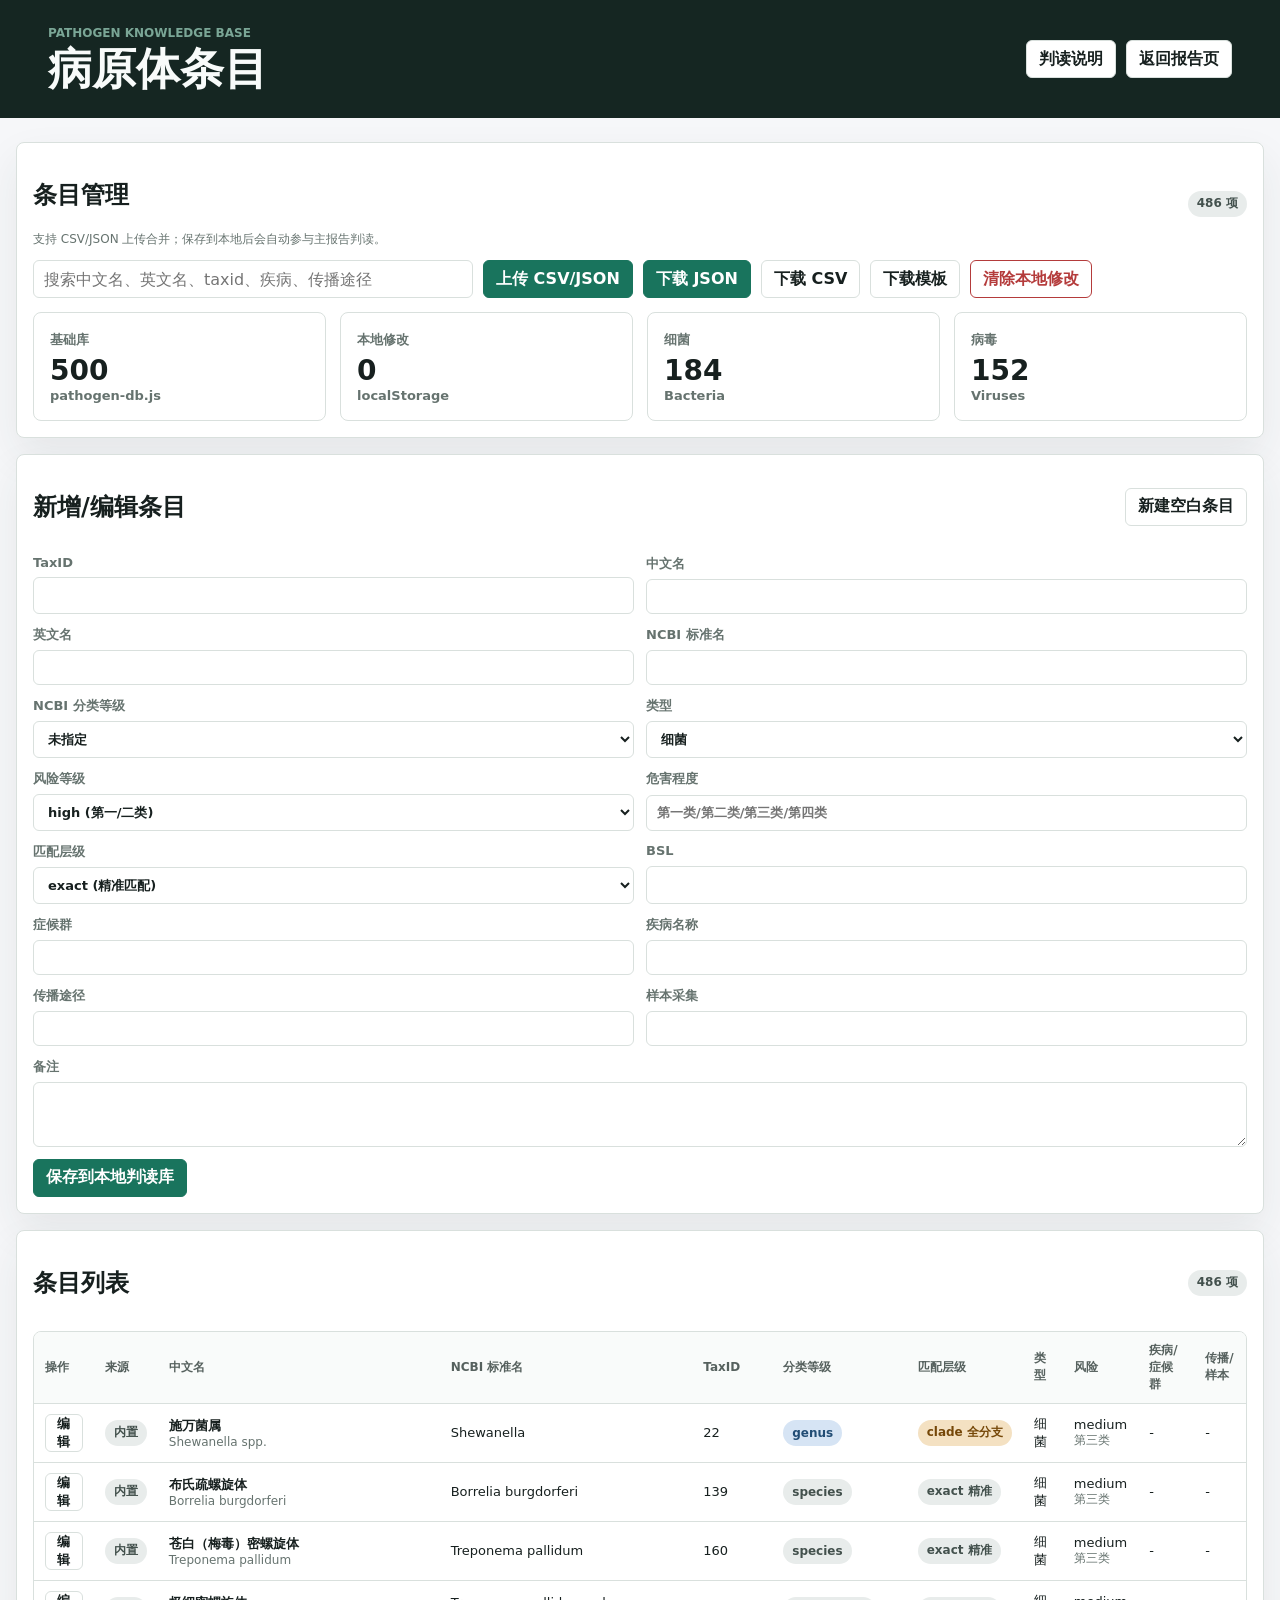
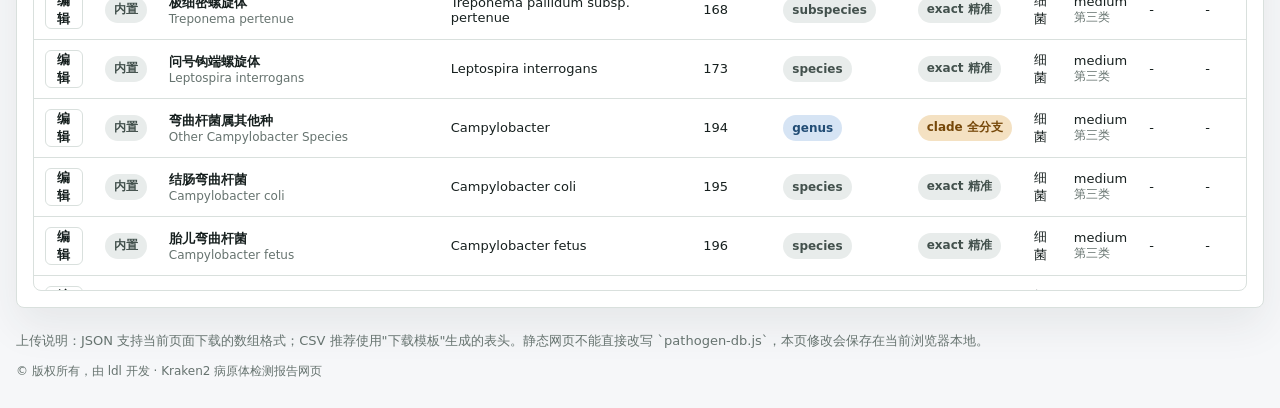
==== database.html @ cbc0fa1f "第一次提交" ====
<!doctype html>
<html lang="zh-CN">
  <head>
    <meta charset="utf-8" />
    <meta name="viewport" content="width=device-width, initial-scale=1" />
    <title>病原体条目 - Kraken2 病原体检测报告</title>
    <link rel="stylesheet" href="styles.css" />
  </head>
  <body>
    <header class="topbar">
      <div>
        <p class="eyebrow">pathogen knowledge base</p>
        <h1>病原体条目</h1>
      </div>
      <div class="section-actions">
        <a class="action-btn secondary" href="docs.html">判读说明</a>
        <a class="action-btn secondary" href="index.html">返回报告页</a>
      </div>
    </header>

    <main class="shell docs-shell">
      <section class="panel">
        <div class="panel-head">
          <div>
            <h2>条目管理</h2>
            <span class="subnote">支持 CSV/JSON 上传合并；保存到本地后会自动参与主报告判读。</span>
          </div>
          <span id="dbStatus" class="pill">加载中</span>
        </div>

        <div class="db-toolbar">
          <input id="dbSearch" type="search" placeholder="搜索中文名、英文名、taxid、疾病、传播途径" />
          <label class="file-action">
            上传 CSV/JSON
            <input id="dbUpload" type="file" accept=".json,.csv,text/csv,application/json" />
          </label>
          <button id="downloadJson" class="action-btn" type="button">下载 JSON</button>
          <button id="downloadCsv" class="action-btn secondary" type="button">下载 CSV</button>
          <button id="downloadTemplate" class="action-btn secondary" type="button">下载模板</button>
          <button id="resetCustom" class="action-btn danger" type="button">清除本地修改</button>
        </div>

        <div id="dbSummary" class="summary-grid"></div>
      </section>

      <section class="panel">
        <div class="panel-head">
          <h2 id="editorTitle">新增/编辑条目</h2>
          <button id="newEntry" class="action-btn secondary" type="button">新建空白条目</button>
        </div>
        <form id="entryForm" class="entry-form">
          <label>TaxID <input id="taxid" name="taxid" required /></label>
          <label>中文名 <input id="zh" name="zh" /></label>
          <label>英文名 <input id="englishName" name="englishName" /></label>
          <label>NCBI 标准名 <input id="ncbiName" name="ncbiName" /></label>
          <label>NCBI 分类等级
            <select id="ncbiRank" name="ncbiRank">
              <option value="">未指定</option>
              <option value="species">species</option>
              <option value="subspecies">subspecies</option>
              <option value="isolate">isolate</option>
              <option value="biotype">biotype</option>
              <option value="genus">genus</option>
              <option value="family">family</option>
              <option value="species group">species group</option>
            </select>
          </label>
          <label>类型
            <select id="type" name="type">
              <option value="细菌">细菌</option>
              <option value="病毒">病毒</option>
              <option value="真菌">真菌</option>
              <option value="寄生虫/原虫">寄生虫/原虫</option>
              <option value="寄生虫/蠕虫">寄生虫/蠕虫</option>
              <option value="待分类">待分类</option>
            </select>
          </label>
          <label>风险等级
            <select id="severity" name="severity">
              <option value="high">high (第一/二类)</option>
              <option value="medium">medium (第三类)</option>
              <option value="low">low (第四类)</option>
            </select>
          </label>
          <label>危害程度 <input id="hazardClass" name="hazardClass" placeholder="第一类/第二类/第三类/第四类" /></label>
          <label>匹配层级
            <select id="matchRank" name="matchRank">
              <option value="exact">exact (精准匹配)</option>
              <option value="clade">clade (属/科级全分支)</option>
            </select>
          </label>
          <label>BSL <input id="biosafetyLevel" name="biosafetyLevel" /></label>
          <label>症候群 <input id="syndrome" name="syndrome" /></label>
          <label>疾病名称 <input id="disease" name="disease" /></label>
          <label>传播途径 <input id="transmission" name="transmission" /></label>
          <label>样本采集 <input id="sample" name="sample" /></label>
          <label class="span-2">备注 <textarea id="note" name="note" rows="3"></textarea></label>
          <div class="form-actions span-2">
            <button class="action-btn" type="submit">保存到本地判读库</button>
            <span id="formMessage" class="subnote"></span>
          </div>
        </form>
      </section>

      <section class="panel">
        <div class="panel-head">
          <h2>条目列表</h2>
          <span id="visibleCount" class="pill">0 项</span>
        </div>
        <div class="table-wrap docs-table-wrap">
          <table>
            <thead>
              <tr>
                <th>操作</th>
                <th>来源</th>
                <th>中文名</th>
                <th>NCBI 标准名</th>
                <th>TaxID</th>
                <th>分类等级</th>
                <th>匹配层级</th>
                <th>类型</th>
                <th>风险</th>
                <th>疾病/症候群</th>
                <th>传播/样本</th>
              </tr>
            </thead>
            <tbody id="dbTable"></tbody>
          </table>
        </div>
      </section>
    </main>

    <footer class="footer">
      <p>上传说明：JSON 支持当前页面下载的数组格式；CSV 推荐使用"下载模板"生成的表头。静态网页不能直接改写 `pathogen-db.js`，本页修改会保存在当前浏览器本地。</p>
      <p class="copyright">&copy; 版权所有，由 ldl 开发 · Kraken2 病原体检测报告网页</p>
    </footer>

    <script src="pathogen-db.js"></script>
    <script src="database.js"></script>
  </body>
</html>
---- styles.css ----
:root {
  color-scheme: light;
  --bg: #f6f7f9;
  --surface: #ffffff;
  --surface-2: #eef3f1;
  --ink: #17201f;
  --muted: #66736f;
  --line: #d9e0dd;
  --green: #19745d;
  --green-2: #cfe8dd;
  --red: #b43b3b;
  --red-2: #f3d7d7;
  --amber: #a86612;
  --amber-2: #f4e1c2;
  --blue: #316ea8;
  --blue-2: #d6e4f4;
  --gray-2: #e8eceb;
  --shadow: 0 18px 42px rgba(38, 50, 47, 0.08);
}

* {
  box-sizing: border-box;
}

body {
  margin: 0;
  background: var(--bg);
  color: var(--ink);
  font-family: Inter, ui-sans-serif, system-ui, -apple-system, BlinkMacSystemFont, "Segoe UI", sans-serif;
}

button,
input,
select {
  font: inherit;
}

a {
  color: inherit;
  text-decoration: none;
}

.topbar {
  min-height: 112px;
  padding: 26px clamp(18px, 4vw, 48px);
  display: flex;
  align-items: center;
  justify-content: space-between;
  gap: 24px;
  background: #152622;
  color: #f8fbfa;
}

.eyebrow {
  margin: 0 0 6px;
  color: #7aa696;
  font-size: 12px;
  font-weight: 700;
  letter-spacing: 0;
  text-transform: uppercase;
}

.topbar h1,
.section-head h2,
.upload-copy h2,
.empty-state h2 {
  margin: 0;
}

.topbar h1 {
  font-size: clamp(28px, 4vw, 44px);
  line-height: 1.05;
}

.mode-switch {
  display: grid;
  grid-template-columns: repeat(2, minmax(112px, 1fr));
  border: 1px solid rgba(255, 255, 255, 0.16);
  background: rgba(255, 255, 255, 0.08);
  padding: 4px;
  border-radius: 8px;
}

.mode-btn {
  height: 40px;
  border: 0;
  border-radius: 6px;
  background: transparent;
  color: #dce8e4;
  cursor: pointer;
}

.mode-btn.active {
  background: #ffffff;
  color: #152622;
  font-weight: 700;
}

.shell {
  width: min(1440px, calc(100% - 32px));
  margin: 24px auto 0;
}

.docs-shell {
  display: grid;
  gap: 16px;
}

.docs-table-head {
  margin-top: 16px;
}

.docs-table-head input {
  min-width: min(420px, 100%);
}

.docs-table-wrap {
  max-height: 560px;
}

.docs-table-wrap table {
  min-width: 1120px;
}

.docs-coverage {
  margin-top: 14px;
}

.db-toolbar {
  display: flex;
  flex-wrap: wrap;
  gap: 10px;
  align-items: center;
  margin-bottom: 14px;
}

.db-toolbar input[type="search"] {
  min-height: 38px;
  min-width: min(440px, 100%);
  border: 1px solid var(--line);
  border-radius: 6px;
  padding: 0 10px;
}

.file-action {
  position: relative;
  min-height: 38px;
  display: inline-flex;
  align-items: center;
  justify-content: center;
  border: 1px solid var(--green);
  border-radius: 6px;
  background: var(--green);
  color: #ffffff;
  padding: 0 12px;
  font-weight: 800;
  cursor: pointer;
}

.file-action input {
  position: absolute;
  inset: 0;
  opacity: 0;
  cursor: pointer;
}

.upload-panel,
.controls,
.report-band,
.panel,
.empty-state {
  background: var(--surface);
  border: 1px solid var(--line);
  border-radius: 8px;
  box-shadow: var(--shadow);
}

.upload-panel {
  display: grid;
  grid-template-columns: 1fr minmax(280px, 420px);
  gap: 24px;
  align-items: center;
  padding: 22px;
}

.upload-copy p,
.footer p,
.empty-state p,
.report-band p {
  color: var(--muted);
}

.dropzone {
  min-height: 112px;
  display: grid;
  place-items: center;
  gap: 8px;
  border: 1.5px dashed #93aaa2;
  border-radius: 8px;
  background: var(--surface-2);
  color: #28423a;
  font-weight: 700;
  text-align: center;
  cursor: pointer;
}

.dropzone.dragging {
  border-color: var(--green);
  background: var(--green-2);
}

.dropzone input {
  position: absolute;
  opacity: 0;
  pointer-events: none;
}

.drop-icon {
  width: 34px;
  height: 34px;
  display: grid;
  place-items: center;
  border-radius: 999px;
  background: #ffffff;
  color: var(--green);
  font-size: 24px;
  line-height: 1;
}

.controls {
  margin-top: 16px;
  padding: 14px;
  display: flex;
  flex-wrap: wrap;
  align-items: end;
  gap: 14px;
}

.controls label,
.panel-head label {
  display: grid;
  gap: 6px;
  color: var(--muted);
  font-size: 13px;
  font-weight: 700;
}

.controls input,
.controls select,
.panel-head input,
.section-head select {
  min-height: 38px;
  border: 1px solid var(--line);
  border-radius: 6px;
  background: #ffffff;
  color: var(--ink);
  padding: 0 10px;
}

.controls .check {
  min-height: 38px;
  display: flex;
  align-items: center;
  gap: 8px;
}

.view {
  display: none;
  margin-top: 22px;
}

.view.active {
  display: block;
}

.empty-state {
  margin-top: 22px;
  min-height: 360px;
  display: grid;
  place-items: center;
  align-content: center;
  gap: 14px;
  text-align: center;
  padding: 28px;
}

.empty-state.hidden {
  display: none;
}

.empty-visual {
  width: min(440px, 84vw);
  height: 126px;
  display: grid;
  grid-template-columns: repeat(4, 1fr);
  align-items: end;
  gap: 12px;
  padding: 16px;
  border: 1px solid var(--line);
  border-radius: 8px;
  background: linear-gradient(180deg, #ffffff, #edf4f2);
}

.empty-visual span {
  display: block;
  border-radius: 6px 6px 0 0;
}

.empty-visual span:nth-child(1) { height: 62%; background: var(--red-2); }
.empty-visual span:nth-child(2) { height: 86%; background: var(--green-2); }
.empty-visual span:nth-child(3) { height: 48%; background: var(--amber-2); }
.empty-visual span:nth-child(4) { height: 72%; background: var(--blue-2); }

.section-head {
  display: flex;
  align-items: center;
  justify-content: space-between;
  gap: 16px;
  margin: 0 0 16px;
}

.section-actions {
  display: flex;
  flex-wrap: wrap;
  align-items: center;
  justify-content: flex-end;
  gap: 10px;
}

.action-btn {
  min-height: 38px;
  display: inline-flex;
  align-items: center;
  justify-content: center;
  border: 1px solid var(--green);
  border-radius: 6px;
  background: var(--green);
  color: #ffffff;
  padding: 0 12px;
  font-weight: 800;
  cursor: pointer;
}

.action-btn.secondary {
  border-color: var(--line);
  background: #ffffff;
  color: var(--ink);
}

.action-btn.danger {
  border-color: var(--red);
  background: #ffffff;
  color: var(--red);
}

.action-btn:hover {
  filter: brightness(0.97);
}

.summary-grid {
  display: grid;
  grid-template-columns: repeat(4, minmax(160px, 1fr));
  gap: 14px;
}

.summary-card {
  background: var(--surface);
  border: 1px solid var(--line);
  border-radius: 8px;
  padding: 16px;
}

.summary-card strong {
  display: block;
  margin-top: 8px;
  font-size: 28px;
  line-height: 1;
}

.summary-card span {
  color: var(--muted);
  font-size: 13px;
  font-weight: 700;
}

.report-band {
  margin-top: 16px;
  display: grid;
  grid-template-columns: minmax(170px, 240px) 1fr;
  gap: 18px;
  padding: 18px;
}

.split {
  display: grid;
  grid-template-columns: minmax(0, 1.15fr) minmax(360px, 0.85fr);
  gap: 16px;
  margin-top: 16px;
}

.single-stack,
.multi-stack {
  display: grid;
  gap: 16px;
  margin-top: 16px;
}

.panel {
  min-width: 0;
  padding: 16px;
}

.panel.wide {
  min-height: 280px;
}

.panel-head {
  display: flex;
  align-items: center;
  justify-content: space-between;
  gap: 12px;
  margin-bottom: 12px;
}

.panel-head h3,
.report-band h3 {
  margin: 0;
  font-size: 18px;
}

.help {
  position: relative;
  display: inline-grid;
  place-items: center;
  width: 17px;
  height: 17px;
  margin-left: 4px;
  border: 1px solid #b9c6c1;
  border-radius: 999px;
  color: #51615d;
  background: #ffffff;
  font-size: 11px;
  font-weight: 900;
  cursor: help;
}

.floating-tip {
  position: fixed;
  z-index: 999;
  max-width: min(340px, calc(100vw - 24px));
  padding: 9px 10px;
  border: 1px solid #b9c6c1;
  border-radius: 6px;
  background: #152622;
  color: #f8fbfa;
  box-shadow: var(--shadow);
  font-size: 12px;
  font-weight: 600;
  line-height: 1.45;
  opacity: 0;
  pointer-events: none;
  transition: opacity 0.12s ease;
}

.floating-tip.visible {
  opacity: 1;
}

.pill {
  display: inline-flex;
  align-items: center;
  min-height: 26px;
  padding: 0 9px;
  border-radius: 999px;
  background: var(--gray-2);
  color: #43514d;
  font-size: 12px;
  font-weight: 800;
  white-space: nowrap;
}

.pill.critical,
.status-critical { background: var(--red-2); color: #832626; }
.pill.review,
.status-review { background: var(--amber-2); color: #754708; }
.pill.trace,
.status-trace { background: var(--blue-2); color: #224d75; }
.pill.background,
.status-background { background: var(--gray-2); color: #56615e; }

.table-wrap {
  overflow: auto;
  border: 1px solid var(--line);
  border-radius: 8px;
}

.tree-wrap {
  max-height: 440px;
}

table {
  width: 100%;
  border-collapse: collapse;
  min-width: 760px;
  font-size: 13px;
}

th,
td {
  padding: 10px 11px;
  border-bottom: 1px solid var(--line);
  text-align: left;
  vertical-align: middle;
}

th {
  position: sticky;
  top: 0;
  background: #f9fbfa;
  color: #56615e;
  font-size: 12px;
  z-index: 1;
}

tbody tr:last-child td {
  border-bottom: 0;
}

.taxon-name {
  font-weight: 800;
}

.subnote {
  display: block;
  color: var(--muted);
  font-size: 12px;
  font-weight: 500;
}

.criteria-list {
  display: grid;
  gap: 10px;
  color: var(--muted);
  font-size: 13px;
  line-height: 1.55;
}

.criteria-list strong {
  color: var(--ink);
}

.db-coverage {
  display: grid;
  gap: 12px;
}

.definitions-grid {
  display: grid;
  grid-template-columns: repeat(auto-fit, minmax(220px, 1fr));
  gap: 12px;
}

.definitions-grid div {
  border: 1px solid var(--line);
  border-radius: 8px;
  padding: 12px;
  background: #fbfcfc;
}

.definitions-grid strong,
.definitions-grid span {
  display: block;
}

.definitions-grid strong {
  color: var(--ink);
  margin-bottom: 5px;
}

.definitions-grid span {
  color: var(--muted);
  font-size: 13px;
  line-height: 1.5;
}

.entry-form {
  display: grid;
  grid-template-columns: repeat(2, minmax(220px, 1fr));
  gap: 12px;
}

.entry-form label {
  display: grid;
  gap: 6px;
  color: var(--muted);
  font-size: 13px;
  font-weight: 800;
}

.entry-form input,
.entry-form select,
.entry-form textarea {
  width: 100%;
  border: 1px solid var(--line);
  border-radius: 6px;
  background: #ffffff;
  color: var(--ink);
  padding: 9px 10px;
}

.entry-form textarea {
  resize: vertical;
}

.span-2 {
  grid-column: 1 / -1;
}

.form-actions {
  display: flex;
  align-items: center;
  gap: 12px;
}

.mini-btn {
  min-height: 30px;
  border: 1px solid var(--line);
  border-radius: 6px;
  background: #ffffff;
  color: var(--ink);
  padding: 0 9px;
  font-weight: 800;
  cursor: pointer;
}

.command-block {
  overflow: auto;
  margin: 10px 0 16px;
  border: 1px solid var(--line);
  border-radius: 8px;
  background: #152622;
  color: #f8fbfa;
  padding: 14px;
  line-height: 1.45;
}

.command-block code {
  font-family: ui-monospace, SFMono-Regular, Menlo, Monaco, Consolas, "Liberation Mono", monospace;
  font-size: 13px;
}

.db-group {
  border: 1px solid var(--line);
  border-radius: 8px;
  padding: 12px;
  background: #fbfcfc;
}

.db-group h4 {
  margin: 0 0 8px;
  font-size: 14px;
}

.tag-list {
  display: flex;
  flex-wrap: wrap;
  gap: 8px;
}

.tag {
  display: inline-flex;
  align-items: center;
  min-height: 28px;
  padding: 0 9px;
  border-radius: 999px;
  background: var(--surface-2);
  color: #31413d;
  font-size: 12px;
  font-weight: 800;
}

.score {
  min-width: 92px;
}

.score-track {
  height: 7px;
  overflow: hidden;
  border-radius: 999px;
  background: var(--gray-2);
}

.score-fill {
  height: 100%;
  border-radius: inherit;
  background: var(--green);
}

.chart {
  display: grid;
  gap: 10px;
}

.chart.compact {
  min-height: 180px;
}

.bar-row {
  display: grid;
  grid-template-columns: minmax(120px, 1fr) minmax(160px, 2fr) minmax(112px, auto);
  gap: 10px;
  align-items: center;
}

.bar-label {
  min-width: 0;
  overflow: hidden;
  text-overflow: ellipsis;
  white-space: nowrap;
  font-weight: 700;
}

.bar-track {
  height: 12px;
  border-radius: 999px;
  background: var(--gray-2);
  overflow: hidden;
}

.bar-fill {
  height: 100%;
  border-radius: inherit;
  background: var(--green);
}

.bar-value {
  color: var(--muted);
  font-variant-numeric: tabular-nums;
  text-align: right;
  font-size: 12px;
}

.sample-overview {
  display: grid;
  gap: 12px;
}

.sample-card {
  border: 1px solid var(--line);
  border-radius: 8px;
  padding: 12px;
  background: #fbfcfc;
}

.sample-card h4 {
  margin: 0 0 8px;
}

.stack {
  display: flex;
  height: 14px;
  overflow: hidden;
  border-radius: 999px;
  background: var(--gray-2);
}

.stack span {
  min-width: 2px;
}

.matrix {
  overflow: auto;
  border: 1px solid var(--line);
  border-radius: 8px;
}

.matrix-grid {
  display: grid;
  min-width: max-content;
}

.matrix-cell,
.matrix-head,
.matrix-taxon {
  min-height: 42px;
  padding: 9px 10px;
  border-right: 1px solid var(--line);
  border-bottom: 1px solid var(--line);
  display: flex;
  align-items: center;
}

.matrix-head {
  position: sticky;
  top: 0;
  z-index: 2;
  background: #f9fbfa;
  color: #56615e;
  font-size: 12px;
  font-weight: 800;
}

.matrix-taxon {
  position: sticky;
  left: 0;
  z-index: 1;
  background: #ffffff;
  font-weight: 800;
}

.matrix-cell {
  justify-content: center;
  font-variant-numeric: tabular-nums;
  font-size: 12px;
  font-weight: 800;
}

.footer {
  width: min(1440px, calc(100% - 32px));
  margin: 24px auto 28px;
  color: var(--muted);
  font-size: 13px;
}

.copyright {
  margin-top: 8px;
  color: #9aa5a1;
  font-size: 12px;
}

@media (max-width: 960px) {
  .topbar,
  .upload-panel,
  .report-band,
  .split {
    grid-template-columns: 1fr;
  }

  .topbar {
    align-items: stretch;
  }

  .section-head {
    align-items: flex-start;
    flex-direction: column;
  }

  .section-actions {
    justify-content: flex-start;
    width: 100%;
  }

  .summary-grid {
    grid-template-columns: repeat(2, minmax(0, 1fr));
  }
}

@media (max-width: 620px) {
  .shell,
  .footer {
    width: min(100% - 20px, 1440px);
  }

  .summary-grid {
    grid-template-columns: 1fr;
  }

  .mode-switch {
    grid-template-columns: 1fr;
  }

  .section-actions,
  .section-actions select,
  .section-actions button {
    width: 100%;
  }

  .bar-row {
    grid-template-columns: 1fr;
  }

  .bar-value {
    text-align: left;
  }
}
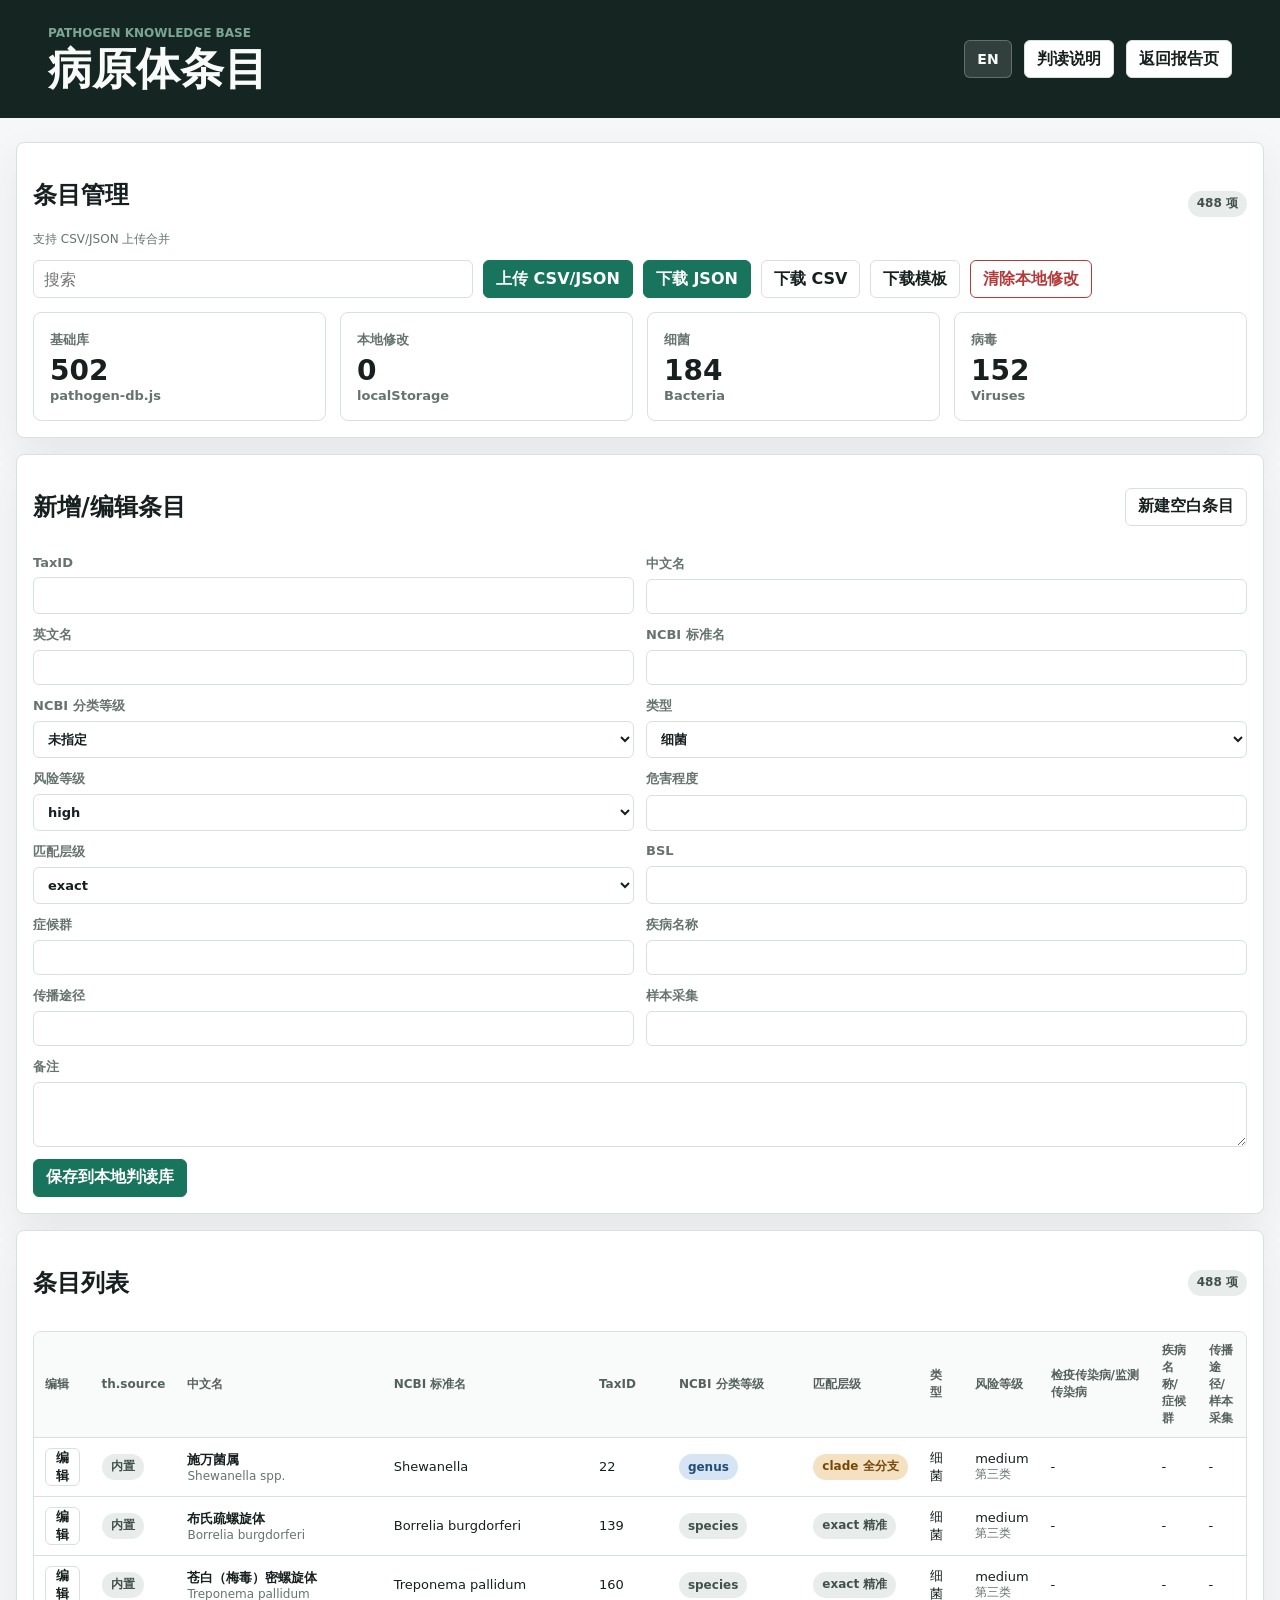
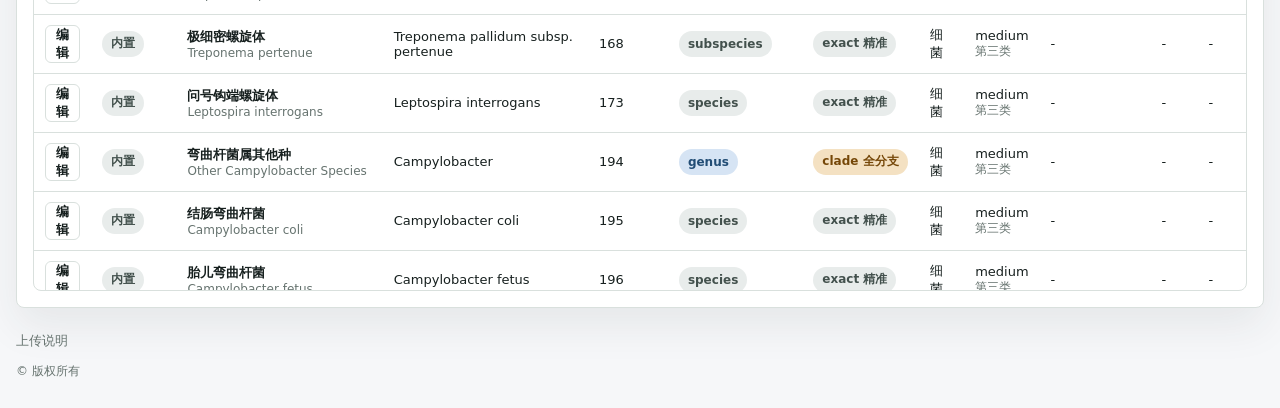
==== commit 5afc352a: "更新病原体数据库与国际化支持 - 替换为基于《人间传染病名录》的502条目数据库，支持种级精确匹配与属级分支匹配 - 新增 i18n.js 国际化引擎，支持中英文切换 - 添加检疫传染病(11种)与监" ====
--- a/database.html
+++ b/database.html
@@ -3,18 +3,19 @@
   <head>
     <meta charset="utf-8" />
     <meta name="viewport" content="width=device-width, initial-scale=1" />
-    <title>病原体条目 - Kraken2 病原体检测报告</title>
+    <title data-i18n="db.title">Pathogen Database - kraken2-pathogen-report</title>
     <link rel="stylesheet" href="styles.css" />
   </head>
   <body>
     <header class="topbar">
       <div>
-        <p class="eyebrow">pathogen knowledge base</p>
-        <h1>病原体条目</h1>
+        <p class="eyebrow" data-i18n="db.eyebrow">pathogen knowledge base</p>
+        <h1 data-i18n="db.title">病原体条目</h1>
       </div>
-      <div class="section-actions">
-        <a class="action-btn secondary" href="docs.html">判读说明</a>
-        <a class="action-btn secondary" href="index.html">返回报告页</a>
+      <div class="topbar-right">
+        <button id="langToggle" class="lang-btn" type="button">EN</button>
+        <a class="action-btn secondary" href="docs.html" data-i18n="nav.docs">判读说明</a>
+        <a class="action-btn secondary" href="index.html" data-i18n="nav.back">返回报告页</a>
       </div>
     </header>
 
@@ -22,22 +23,22 @@
       <section class="panel">
         <div class="panel-head">
           <div>
-            <h2>条目管理</h2>
-            <span class="subnote">支持 CSV/JSON 上传合并；保存到本地后会自动参与主报告判读。</span>
+            <h2 data-i18n="db.management">条目管理</h2>
+            <span class="subnote" data-i18n="db.mgmtDesc">支持 CSV/JSON 上传合并</span>
           </div>
-          <span id="dbStatus" class="pill">加载中</span>
+          <span id="dbStatus" class="pill" data-i18n="db.loading">加载中</span>
         </div>
 
         <div class="db-toolbar">
-          <input id="dbSearch" type="search" placeholder="搜索中文名、英文名、taxid、疾病、传播途径" />
+          <input id="dbSearch" type="search" data-i18n-placeholder="db.searchPlaceholder" placeholder="搜索" />
           <label class="file-action">
-            上传 CSV/JSON
+            <span data-i18n="db.uploadBtn">上传 CSV/JSON</span>
             <input id="dbUpload" type="file" accept=".json,.csv,text/csv,application/json" />
           </label>
-          <button id="downloadJson" class="action-btn" type="button">下载 JSON</button>
-          <button id="downloadCsv" class="action-btn secondary" type="button">下载 CSV</button>
-          <button id="downloadTemplate" class="action-btn secondary" type="button">下载模板</button>
-          <button id="resetCustom" class="action-btn danger" type="button">清除本地修改</button>
+          <button id="downloadJson" class="action-btn" type="button" data-i18n="db.downloadJson">下载 JSON</button>
+          <button id="downloadCsv" class="action-btn secondary" type="button" data-i18n="db.downloadCsv">下载 CSV</button>
+          <button id="downloadTemplate" class="action-btn secondary" type="button" data-i18n="db.downloadTemplate">下载模板</button>
+          <button id="resetCustom" class="action-btn danger" type="button" data-i18n="db.resetCustom">清除本地修改</button>
         </div>
 
         <div id="dbSummary" class="summary-grid"></div>
@@ -45,17 +46,17 @@
 
       <section class="panel">
         <div class="panel-head">
-          <h2 id="editorTitle">新增/编辑条目</h2>
-          <button id="newEntry" class="action-btn secondary" type="button">新建空白条目</button>
+          <h2 id="editorTitle" data-i18n="db.editorTitle">新增/编辑条目</h2>
+          <button id="newEntry" class="action-btn secondary" type="button" data-i18n="db.newEntry">新建空白条目</button>
         </div>
         <form id="entryForm" class="entry-form">
-          <label>TaxID <input id="taxid" name="taxid" required /></label>
-          <label>中文名 <input id="zh" name="zh" /></label>
-          <label>英文名 <input id="englishName" name="englishName" /></label>
-          <label>NCBI 标准名 <input id="ncbiName" name="ncbiName" /></label>
-          <label>NCBI 分类等级
+          <label><span data-i18n="form.taxid">TaxID</span> <input id="taxid" name="taxid" required /></label>
+          <label><span data-i18n="form.zh">中文名</span> <input id="zh" name="zh" /></label>
+          <label><span data-i18n="form.englishName">英文名</span> <input id="englishName" name="englishName" /></label>
+          <label><span data-i18n="form.ncbiName">NCBI 标准名</span> <input id="ncbiName" name="ncbiName" /></label>
+          <label><span data-i18n="form.ncbiRank">NCBI 分类等级</span>
             <select id="ncbiRank" name="ncbiRank">
-              <option value="">未指定</option>
+              <option value="" data-i18n="form.rankUnspecified">未指定</option>
               <option value="species">species</option>
               <option value="subspecies">subspecies</option>
               <option value="isolate">isolate</option>
@@ -65,38 +66,38 @@
               <option value="species group">species group</option>
             </select>
           </label>
-          <label>类型
+          <label><span data-i18n="form.type">类型</span>
             <select id="type" name="type">
-              <option value="细菌">细菌</option>
-              <option value="病毒">病毒</option>
-              <option value="真菌">真菌</option>
+              <option value="细菌" data-i18n="db.bacteria">细菌</option>
+              <option value="病毒" data-i18n="db.virus">病毒</option>
+              <option value="真菌" data-i18n="db.fungus">真菌</option>
               <option value="寄生虫/原虫">寄生虫/原虫</option>
               <option value="寄生虫/蠕虫">寄生虫/蠕虫</option>
               <option value="待分类">待分类</option>
             </select>
           </label>
-          <label>风险等级
+          <label><span data-i18n="form.severity">风险等级</span>
             <select id="severity" name="severity">
-              <option value="high">high (第一/二类)</option>
-              <option value="medium">medium (第三类)</option>
-              <option value="low">low (第四类)</option>
+              <option value="high">high</option>
+              <option value="medium">medium</option>
+              <option value="low">low</option>
             </select>
           </label>
-          <label>危害程度 <input id="hazardClass" name="hazardClass" placeholder="第一类/第二类/第三类/第四类" /></label>
-          <label>匹配层级
+          <label><span data-i18n="form.hazardClass">危害程度</span> <input id="hazardClass" name="hazardClass" /></label>
+          <label><span data-i18n="form.matchRank">匹配层级</span>
             <select id="matchRank" name="matchRank">
-              <option value="exact">exact (精准匹配)</option>
-              <option value="clade">clade (属/科级全分支)</option>
+              <option value="exact">exact</option>
+              <option value="clade">clade</option>
             </select>
           </label>
-          <label>BSL <input id="biosafetyLevel" name="biosafetyLevel" /></label>
-          <label>症候群 <input id="syndrome" name="syndrome" /></label>
-          <label>疾病名称 <input id="disease" name="disease" /></label>
-          <label>传播途径 <input id="transmission" name="transmission" /></label>
-          <label>样本采集 <input id="sample" name="sample" /></label>
-          <label class="span-2">备注 <textarea id="note" name="note" rows="3"></textarea></label>
+          <label><span data-i18n="form.bsl">BSL</span> <input id="biosafetyLevel" name="biosafetyLevel" /></label>
+          <label><span data-i18n="form.syndrome">症候群</span> <input id="syndrome" name="syndrome" /></label>
+          <label><span data-i18n="form.disease">疾病名称</span> <input id="disease" name="disease" /></label>
+          <label><span data-i18n="form.transmission">传播途径</span> <input id="transmission" name="transmission" /></label>
+          <label><span data-i18n="form.sample">样本采集</span> <input id="sample" name="sample" /></label>
+          <label class="span-2"><span data-i18n="form.note">备注</span> <textarea id="note" name="note" rows="3"></textarea></label>
           <div class="form-actions span-2">
-            <button class="action-btn" type="submit">保存到本地判读库</button>
+            <button class="action-btn" type="submit" data-i18n="db.saveBtn">保存到本地判读库</button>
             <span id="formMessage" class="subnote"></span>
           </div>
         </form>
@@ -104,25 +105,13 @@
 
       <section class="panel">
         <div class="panel-head">
-          <h2>条目列表</h2>
-          <span id="visibleCount" class="pill">0 项</span>
+          <h2 data-i18n="db.entryList">条目列表</h2>
+          <span id="visibleCount" class="pill">0</span>
         </div>
         <div class="table-wrap docs-table-wrap">
           <table>
             <thead>
-              <tr>
-                <th>操作</th>
-                <th>来源</th>
-                <th>中文名</th>
-                <th>NCBI 标准名</th>
-                <th>TaxID</th>
-                <th>分类等级</th>
-                <th>匹配层级</th>
-                <th>类型</th>
-                <th>风险</th>
-                <th>疾病/症候群</th>
-                <th>传播/样本</th>
-              </tr>
+              <tr id="dbTableHead"></tr>
             </thead>
             <tbody id="dbTable"></tbody>
           </table>
@@ -131,10 +120,11 @@
     </main>
 
     <footer class="footer">
-      <p>上传说明：JSON 支持当前页面下载的数组格式；CSV 推荐使用"下载模板"生成的表头。静态网页不能直接改写 `pathogen-db.js`，本页修改会保存在当前浏览器本地。</p>
-      <p class="copyright">&copy; 版权所有，由 ldl 开发 · Kraken2 病原体检测报告网页</p>
+      <p data-i18n="db.uploadNotice">上传说明</p>
+      <p class="copyright" data-i18n="footer.copyright">© 版权所有</p>
     </footer>
 
+    <script src="i18n.js"></script>
     <script src="pathogen-db.js"></script>
     <script src="database.js"></script>
   </body>
--- a/styles.css
+++ b/styles.css
@@ -81,6 +81,29 @@
   border-radius: 8px;
 }
 
+.topbar-right {
+  display: flex;
+  align-items: center;
+  gap: 12px;
+}
+
+.lang-btn {
+  min-height: 38px;
+  min-width: 48px;
+  border: 1px solid rgba(255, 255, 255, 0.24);
+  border-radius: 6px;
+  background: rgba(255, 255, 255, 0.12);
+  color: #f8fbfa;
+  font-weight: 800;
+  font-size: 14px;
+  cursor: pointer;
+  transition: background 0.15s ease;
+}
+
+.lang-btn:hover {
+  background: rgba(255, 255, 255, 0.22);
+}
+
 .mode-btn {
   height: 40px;
   border: 0;
@@ -488,6 +511,22 @@
 .pill.background,
 .status-background { background: var(--gray-2); color: #56615e; }
 
+/* Quarantine / Monitoring disease badges */
+.pill.quarantine-badge,
+.badge.quarantine-badge {
+  background: #c0392b;
+  color: #fff;
+  font-weight: 800;
+  border: 1px solid #922b21;
+}
+.pill.monitoring-badge,
+.badge.monitoring-badge {
+  background: #e67e22;
+  color: #fff;
+  font-weight: 800;
+  border: 1px solid #b9651b;
+}
+
 .table-wrap {
   overflow: auto;
   border: 1px solid var(--line);
@@ -840,6 +879,10 @@
     align-items: stretch;
   }
 
+  .topbar-right {
+    flex-wrap: wrap;
+  }
+
   .section-head {
     align-items: flex-start;
     flex-direction: column;
